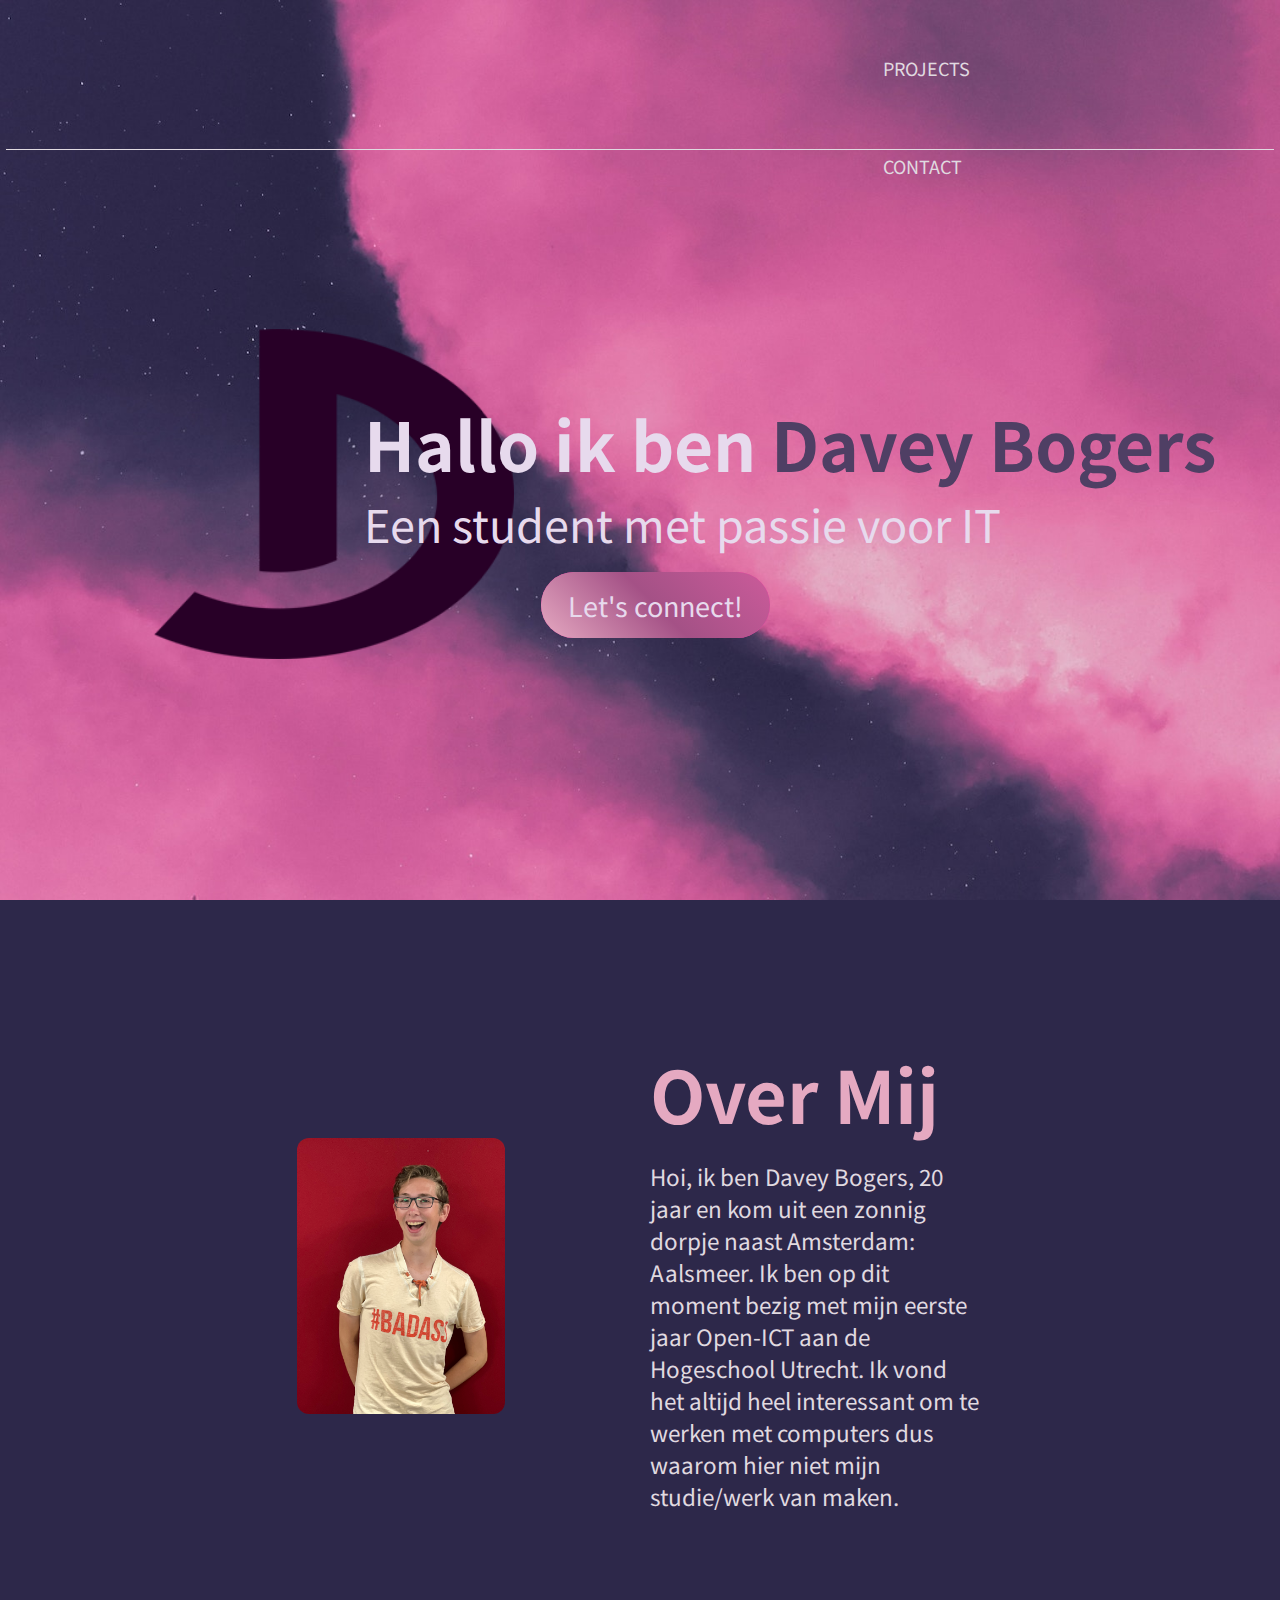
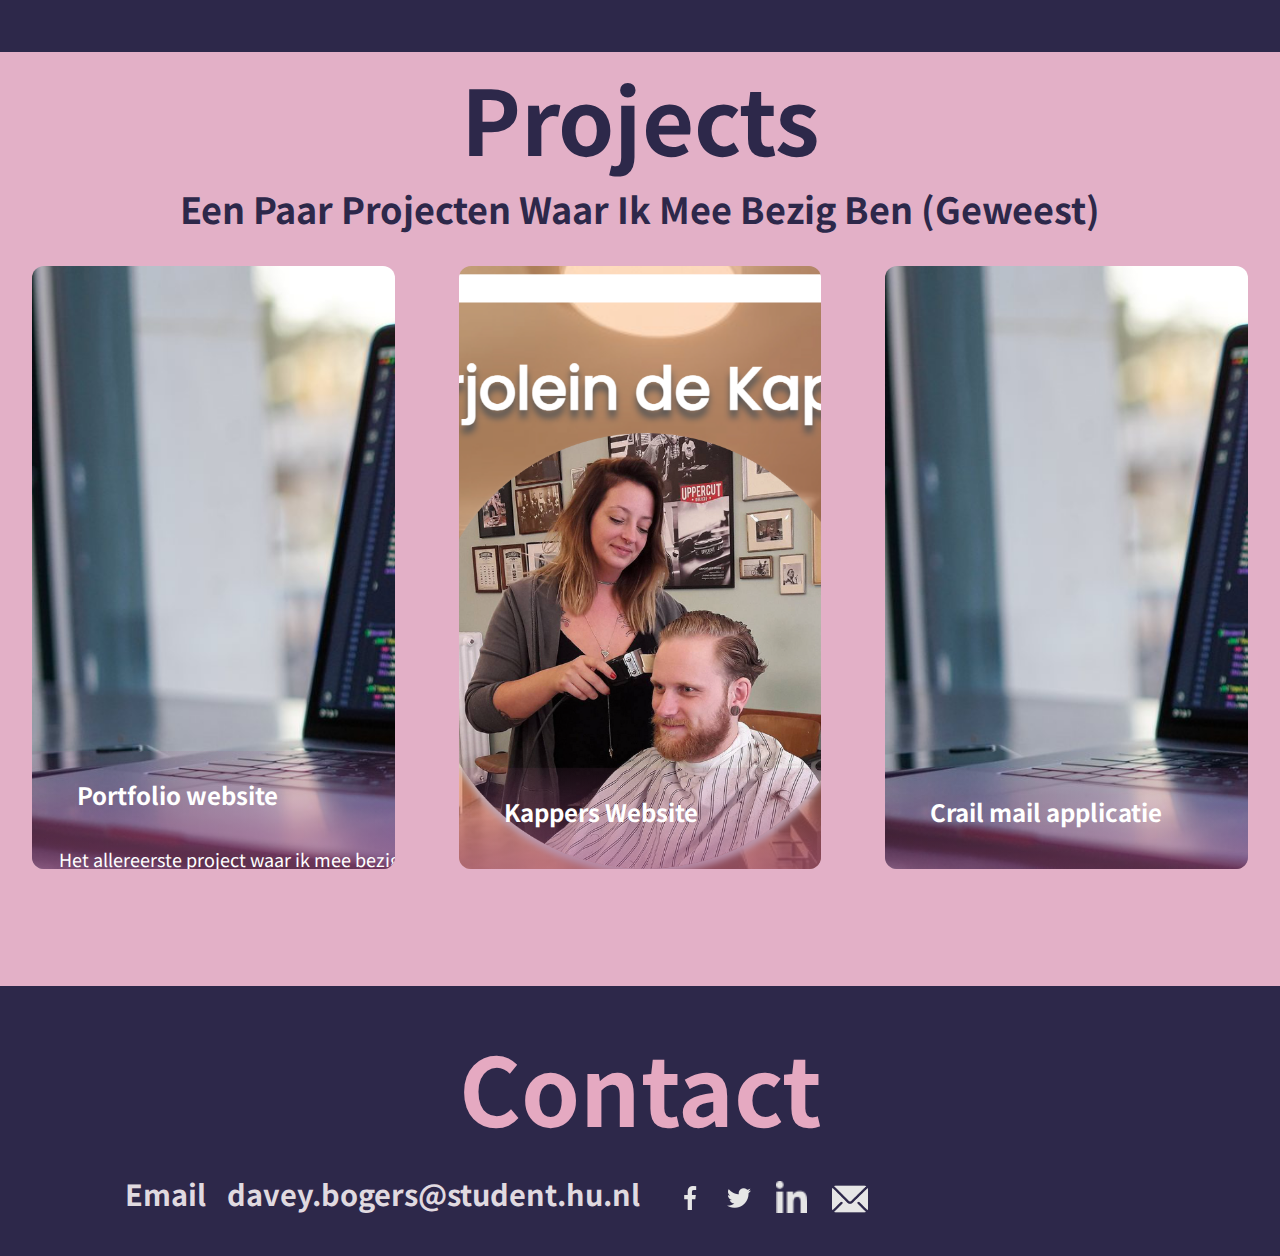
==== index.html @ 87a6fda5 "Push" ====
<!DOCTYPE html>
<html>
<head>
    <meta charset="UTF-8">
    <meta name="viewport" content="width=device-width, initial-scale=1">
    <meta http-equiv="X-UA-Compatible" content="IE=edge">
    <meta name="viewport" content="width=device-width, initial-scale=1.0">
    <link rel="stylesheet" href="style1.css">
    <script src="main.js"></script>
    <link href="https://fonts.googleapis.com/css2?family=Noto+Sans+JP:wght@100;300;400;700&display=swap" rel="stylesheet">
    <title>Davey's Portfolio</title>
</head>

<body>
    <div class="container-1">
        <div class="nav-bar">
            <img src="" class="logo">
            <nav>
                <ul>
                    <li><a href="#About">ABOUT ME</a></li>
                    <li><a href="#Projects">PROJECTS</a></li>
                    <li><a href="#Contact-page">CONTACT</a></li>
                </ul>
            </nav>
        </div>

        <hr class="line">
        <div class="container-2">
        <img src="Logo2.png" class="pf">
        </div>
        <div class="container-3">
            <h2> Hallo ik ben <span>Davey Bogers</span></h2>
            <p>Een student met passie voor IT </p>
            <div class="main-button">
                <a href="https://form.jotform.com/223066836455057" target="_blank" class="bttn-1">Let's connect!</a>
            </div>

        </div>
    </div>

<section class="txt-image", id="About">
    <div class="container-4 ">
        <img src="IMG_2974.jpg" class="Image">
        <div class="about-text">
          <h2>Over mij</h2>
          <p>Hoi, ik ben Davey Bogers, 20 jaar en kom uit een zonnig dorpje naast Amsterdam: Aalsmeer. 
            Ik ben op dit moment bezig met mijn eerste jaar Open-ICT aan de Hogeschool Utrecht. Ik vond het altijd heel interessant om te werken met computers dus waarom hier niet mijn studie/werk van maken.
          </p>
        </div>
    </div>
</section>

<div class="Projects-introduction"  id="Projects">
    <h2> Projects</h2>
    <h5>Een paar projecten waar ik mee bezig ben (geweest)</h5>
</div>

<section class="Projects">
        <div class="Container-projects">
        <div class="Project-cards">
            <div class="Project-cards-content">
            <h2 class="Project-title">
                Portfolio website</h2>
            <p class="Project-summary">
                Het allereerste project waar ik mee bezig ben geweest is de website waarop u zich nu bevindt. 
                Dit was de allereerste keer dat ik met HTML en CSS werkte. Ik heb hier veel van geleerd en ben er trots op dat ik dit heb kunnen maken.
                <a href="https://www.youtube.com/watch?v=OQZNAMjC6Vg"><button class="link">Check it out!</button></a></p>
            </div>
        </div>

        <div class="Project-cards">
            <div class="Project-cards-content">
            <h2 class="Project-title">
                Kappers Website</h2>
            <p class="Project-summary">
                In blok B kregen we de opdracht om een website te maken voor een kapper. Hierbij maakte ik voor het eerst kennis met hoe een opdracht voor een bedrijf in
                elkaar zit. Uiteindelijk heb ik hier veel van geleerd en de fundering gelegd van mijn kennis over frontend.
                <a href="https://github.com/Jan-de-Kapper/JandeKapper"><button class="link">Check it out!</button></a></p>
            </div>
        </div>

        <div class="Project-cards third">
            <div class="Project-cards-content">
            <h2 class="Project-title">
                Crail mail applicatie</h2>
            <p class="Project-summary">
                Voor de laatste 2 blokken van het eerste jaar heb ik met een paar klasgenoten een email applicatie gemaakt gericht op ouderen en mensen met een beperking.
                Hier heb ik veel geleerd over het werken in een team en het maken van een applicatie.
                <a href="https://github.com/crailapp/electron-app"><button class="link">Check it out!</button></a></p>
            </div>
        </div>
    </div>
</section>

<section class="Contact-page" id="Contact-page">
    <div class="container-contact">
        <div class="contact-title">
        <h2>Contact</h2>
        </div>

        <div class="container-left">
            <h3>Email&nbsp;&nbsp;&nbsp;davey.bogers@student.hu.nl</h3>
        </div>

        <div class="container-right">
            <ul class="Socials">
                <li><a href="https://www.facebook.com/davey.bogers/"><img src="1.png"></a></li>
                <li><a href="https://twitter.com/DaveB2003"><img src="2.png"></a></li>
                <li><a href="https://www.linkedin.com/in/davey-bogers-31a353271/"><img src="5.png" class="Linked"></a></li>
                <li><a href="mailto:davey.bogers@student.hu.nl"><img src="eMail.png" class="mail"></a></li>
            </ul>
        </div>
        
    </div>
    </div>
</section>

</body>
</html>
---- style1.css ----
* {
    margin: 0;
    padding: 0;
    font-family: 'Noto Sans JP', sans-serif;
    scroll-behavior: smooth;
}

span {
    color: rgba(79,63,100,255);
}

.Image {
    border-radius: 12px;
}

.container-1 {
    height: 100vh;
    width: 100%;
    background-image: url(pexels-jv-buenconcejo-2719301.jpg);
    background-position: center;
    background-size:cover;
    padding-left: 5%;
    padding-right: 5%;
    box-sizing: border-box;
    position: relative;
}

.logo {
    width: 13vh;
    padding-top: 2vh;
    align-items: center;
    margin-right: 70vh;
    margin-left: -3vh ;
    padding-right: 1vh;
    padding-left: 1vh;
}

.nav-bar {
    width: 100%;
    height: 15vh;
    display: flex;
    align-items: center;
}

nav {
    flex: 0.9;
    padding: 5vh;
}

nav ul li { 
    display: inline-block;
    list-style: none;
    margin: 4vh;
    position: relative;
}

nav ul li a {
    text-decoration: none;
    color: rgba(224,218,224,255);
    position: relative;
    font-size: 2vh;
}

nav ul li a::after {
    content: "";
    width: 0;
    height: 3px;
    position: absolute;
    bottom: -3px;
    left: 50%;
    transform: translateX(-50%); 
    background:rgb(224,218,224,255);
    transition: width 0.3s;
} 

nav ul li a:hover::after {
    width: 80%;
}

hr.line {
    background: rgba(224,218,224,255);
    height: 0.1vh;
    border: none;
    margin-top: 1.5vh;
    margin-left: -5%;
    margin-right: -5%;
    color: #a45186;
}

.about-me{
    padding: 0 10%;
    display: flex;
    align-items: flex-end;
    justify-content: space-between;
    position:relative;
}

.container-2 {
    margin-top: 20vh;
    margin-left: 10vh;
    margin-right: 10vh;
    
}

.pf {
    width: 40vh;
}

.container-3 {
    float: right;
    font-size: 5vh;
    margin-top: -30vh;
    color: rgb(231, 218, 237);
    position: relative;
}

.main-button {
    text-decoration: none;
    position: relative;
    float: right;
    margin-top: 1vh;
}

.bttn-1{
   text-decoration: none;
   padding: 1.5vh 3vh;
   font-size: 3vh;
   margin-left: -75vh;
   position: relative;
   color:  rgb(231, 218, 237);
   border-radius: 40px;
   box-shadow: 0 0 0 0 rgba(143, 64, 248,0.5), 0 0 0 0 rgba(226,114,170,0.5);
   transition: transform 0.3s ease, box-shadow 0.3s ease; 
   background-color: #ff3cac;
   background-image: linear-gradient(
       225deg,
       #cb5b9a 0%,
       #a45186 50%,
       #e5a9c1 100%
   );
}

.bttn-1:hover {
    transform: translate(0, -6px);
    box-shadow: 10px -10px 25px 0 #cb5b9a, -10px 10px 10px 0 rgba(226,114,170,0.5);
    transform: scale(1.5);
}

/*About me section*/
.txt-image {
    width: 100%;
    background-color: rgba(45,40,74,255) ;
    padding: 3% 0px;
    height: 75vh;
    display: flex;
    align-items: center;
}

.container-4 img {
    width: 28%;
    height: auto;
}

.about-text {
    width: 45%;
    font-size: larger;
    margin-left: 10vh;
}

.container-4 {
    width: 100%;
    max-width: 97%;
    margin: 0 30vh;
    display: flex;
    align-items: center;
    justify-content: space-around;
}

.about-text h2 {
    color: #e5a9c1;
    font-size: 8vh;
    text-transform: capitalize;
    margin-bottom: 15px;
}

.about-text p{
    color: rgba(224,218,224,255);
    font-size: 2.5vh;
}

/*Project section*/
.Projects {
    background-color: rgba(227,176,199,255);
    display: grid;
}

.Projects-introduction {
    color: rgba(45,40,74,255);
    text-transform: capitalize;
    font-size: 5vh;
    text-align: center; 
    width: 100%;
    background-color: rgba(227,176,199,255);
}

.Container-projects{
    display: flex;
    justify-content: center;
}

.Container-projects div{
    align-items: center;
    width: 100%;
}

.Projects-introduction h2{
    font-size: 10vh;
}

.Projects-introduction h5{
    font-size: 4vh;
}

/* card lay-out */
.Project-cards {
    line-height: 1.4;
    color: white;
    background-image: url(card.background.jpg);
    background-size: cover;
    padding: 33vh 0 0;
    max-width: 50vh;
    margin-top: 5vh;
    border-radius: 12px;
    overflow: hidden;
    transition: transform 0.5s ease;
    margin: 2rem;
    margin-bottom: 13vh;
}

.Project-cards-content {
    padding: 3vh;
    background:linear-gradient(
        rgb(164, 81, 134, 0.1),
        rgb(164,81,134,0.5) 30%,
        rgb(164,81,134,1)
    );
    transform: translateY(67%);
    transition: transform 0.6s ease;
    max-width: 45vh;
}

.Project-title{
    margin-bottom: 4vh;
    margin-left: 2vh;
}

.Project-summary{
    font-size: 2vh;
}
.Project-cards:hover {
    transform: scale(1.10);
}

.Project-cards:hover .Project-cards-content{
    transform: translateY(0);
    transition: transform 0.6s ease;
}

.Project-cards:nth-child(2){
    background-image:  url(Beep.png);
    background-position: center;
}

.Project-cards:nth-child(3){
    background-image: url(card.background.jpg);
}

/*Button cards*/
.link{
    padding: 6px;
    border: none;
    color:  rgb(231, 218, 237);
    border-radius: 20px;
    box-shadow: 0 0 0 0 rgba(143, 64, 248,0.5), 0 0 0 0 rgba(226,114,170,0.5);
    transition: transform 0.3s ease, box-shadow 0.3s ease; 
    background-color: #ff3cac;
    background-image:linear-gradient(
        225deg,
        rgb(164, 81, 134, 0.1),
        rgb(164,81,134,0.5) 30%,
        rgb(164,81,134,1)
    );
    margin-left: 5px;
 }

 .link:hover {
    transform: translate(0, -6px);
    box-shadow: 3px -3px 10px 0 #cb5b9a, -3px 3px 2px 0 rgba(226,114,170,0.5);
    transform: scale(1.1);
    cursor: pointer;
}

.all-button{
    background-color:rgba(227,176,199,255);
}
.all-projects{
    text-align: center;
    margin-left: 47.5%;
    

}


/*Contact gedeelte*/
.Contact-page{
    width: 100%;
    background-color: rgba(45,40,74,255) ;
    padding: 3.5vh 0px;
    display: grid;
}

.contact-title{
    color: #e5a9c1;
    font-size: 7vh;
    text-transform: capitalize;
    margin-bottom: 2vh;
    text-align: center;
}

.container-left {
    width: 50%;
    font-size: 2.75vh;
    float: left;
    text-align: right;
    color: rgba(224,218,224,255);
}

.container-right {
    width: 47%;
    float: right;
    color: rgba(224,218,224,255);
    font-size: 2.75vh;
}

.container-right ul.Socials{
    position: relative;
    display: flex;
}

.container-right ul.Socials li{
    margin-right: 2.75vh;
    list-style: none;
    margin-top: 1vh;
    color: #a45186;
}

.container-right ul.Socials li a{
    filter: invert(0.9);
}

.mail{
    max-width: 4vh;
}

.Linked{
    width: 3.5vh;
    height: 3.5vh;
}

.download {
   text-decoration: none;
   padding: 15px 15px;
   font-size: 200px;
   position: relative;
   color:  rgb(231, 218, 237);
   border-radius: 30px;
   box-shadow: 0 0 0 0 rgba(143, 64, 248,0.5), 0 0 0 0 rgba(226,114,170,0.5);
   transition: transform 0.3s ease, box-shadow 0.3s ease; 
   background-color: rgba(45,40,74,255);
}

.reveal{
    position: relative;
    transform: translateY(150px);
    opacity: 0;
}

.reveal.active {
    transform: translateY(150px);
    opacity: 0;
}







/*Project section*/
/*
.Projects {
    background-color: rgba(227,176,199,255);
    display: grid;
}

.Projects-introduction {
    color: rgba(45,40,74,255);
    text-transform: capitalize;
    font-size: 50px;
    text-align: center; 
    width: 100%;
    background-color: rgba(227,176,199,255);
}

.Container-projects{
    display: flex;
    justify-content: center;
}

.Container-projects div{
    align-items: center;
    width: 100%;
}

.Projects-introduction h5{
    font-size: 30px;
}

/* card lay-out */
/*
.Project-cards {
    line-height: 1.4;
    color: white;
    background-image: url(card.background.jpg);
    background-size: cover;
    padding: 15rem 0 0;
    max-width: 24ch;
    margin-top: 50px;
    border-radius: 12px;
    overflow: hidden;
    transition: transform 0.5s ease;
    margin: 2rem;
    margin-bottom: 80px;
}

.Project-cards-content {
    padding: 1.5em;
    background:linear-gradient(
        rgb(164, 81, 134, 0.1),
        rgb(164,81,134,0.5) 30%,
        rgb(164,81,134,1)
    );
    transform: translateY(67%);
    transition: transform 0.6s ease;
    max-width: 21ch;
}

.Project-title{
    margin-bottom: 35px;
    margin-left: 15px;
}

.Project-cards:hover {
    transform: scale(1.10);
}

.Project-cards:hover .Project-cards-content{
    transform: translateY(0);
    transition: transform 0.6s ease;
}

.Project-cards:nth-child(3){
    background-image:  url(pexels-jv-buenconcejo-2719301.jpg);
}

.Project-cards:nth-child(2){
    background-image: url(card.background.jpg);
}


.link{
    padding: 6px;
    border: none;
    color:  rgb(231, 218, 237);
    border-radius: 20px;
    box-shadow: 0 0 0 0 rgba(143, 64, 248,0.5), 0 0 0 0 rgba(226,114,170,0.5);
    transition: transform 0.3s ease, box-shadow 0.3s ease; 
    background-color: #ff3cac;
    background-image:linear-gradient(
        225deg,
        rgb(164, 81, 134, 0.1),
        rgb(164,81,134,0.5) 30%,
        rgb(164,81,134,1)
    );
    margin-left: 5px;
 }

 .link:hover {
    transform: translate(0, -6px);
    box-shadow: 3px -3px 10px 0 #cb5b9a, -3px 3px 2px 0 rgba(226,114,170,0.5);
    transform: scale(1.1);
    cursor: pointer;
}

*/


.container-1-ext{
    height: 100vh;
    width: 100%;
    background-image: url(pexels-jv-buenconcejo-2719301.jpg);
    background-position: center;
    background-size:cover;
    padding-left: 5%;
    padding-right: 5%;
    box-sizing: border-box;
    position: relative;
}

.container-all{
    background-color: #e5a9c1;
}

.container-all{
    width: 100%;
}
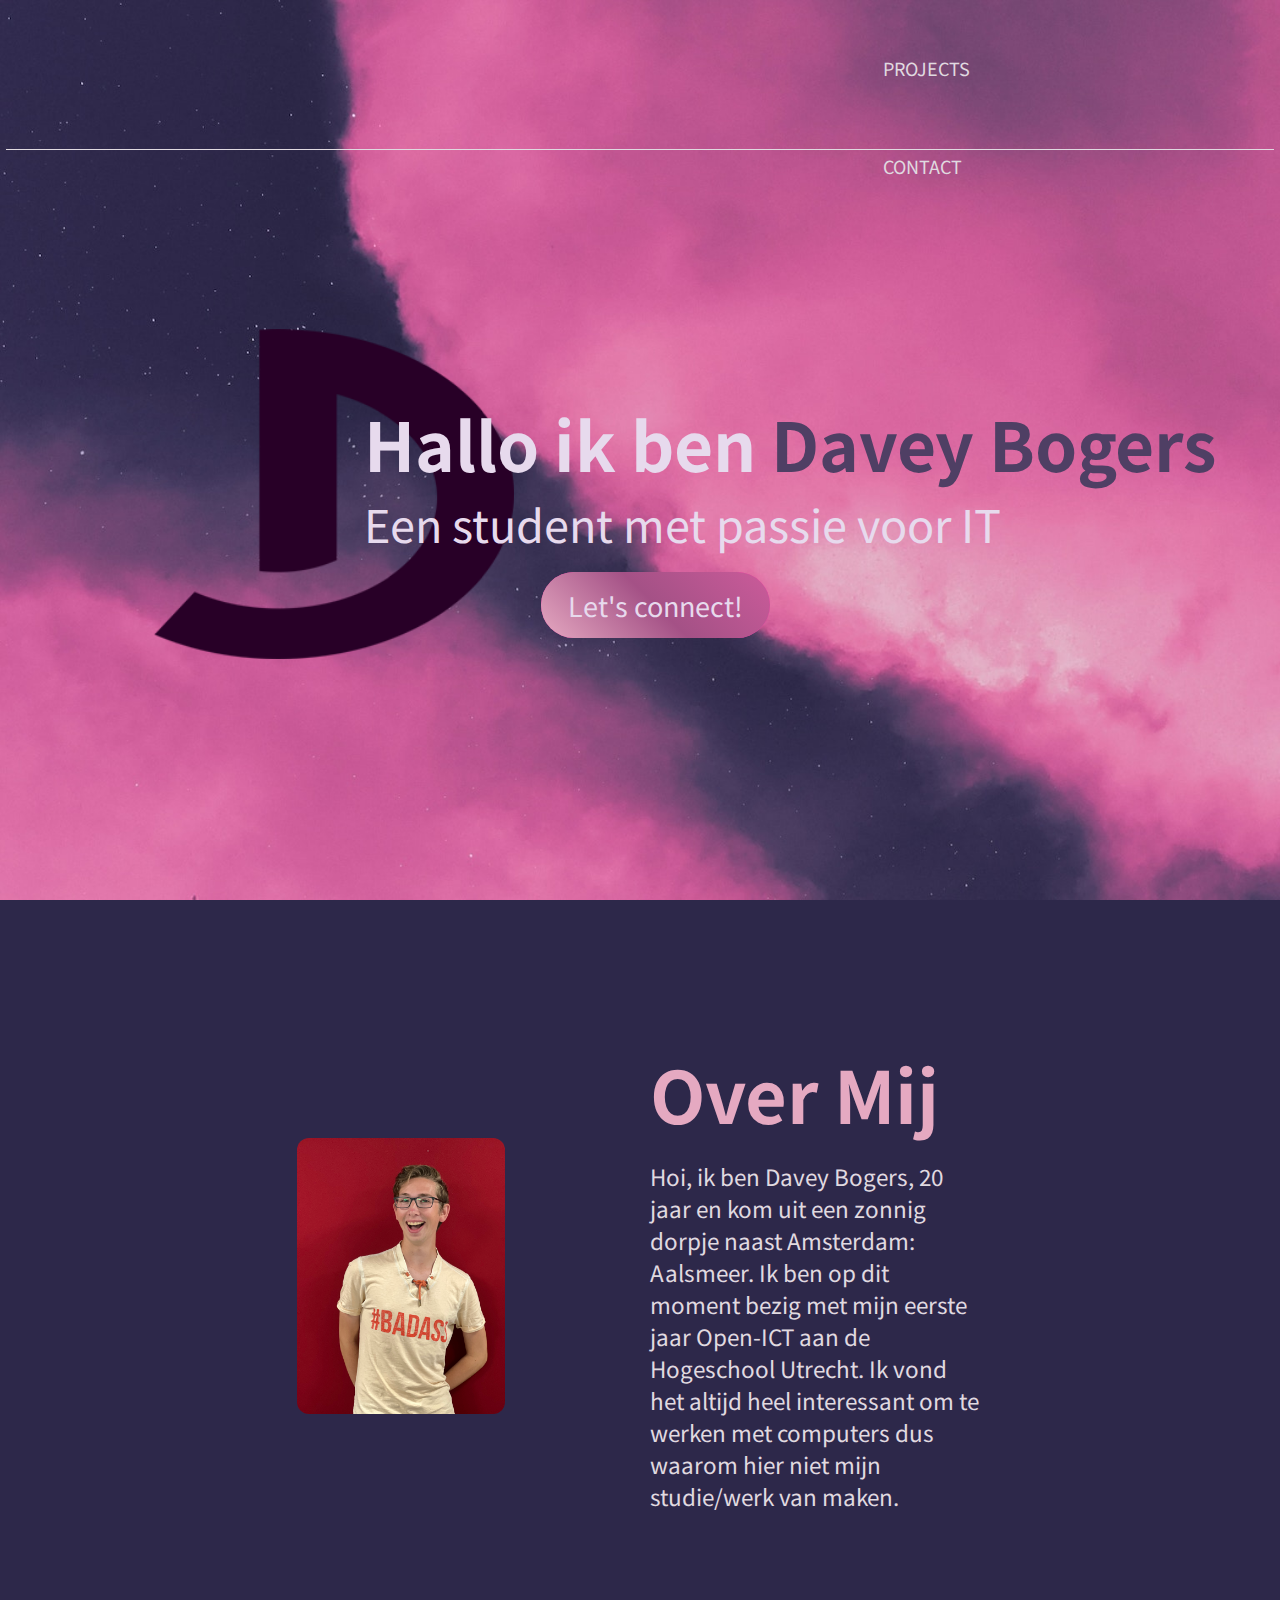
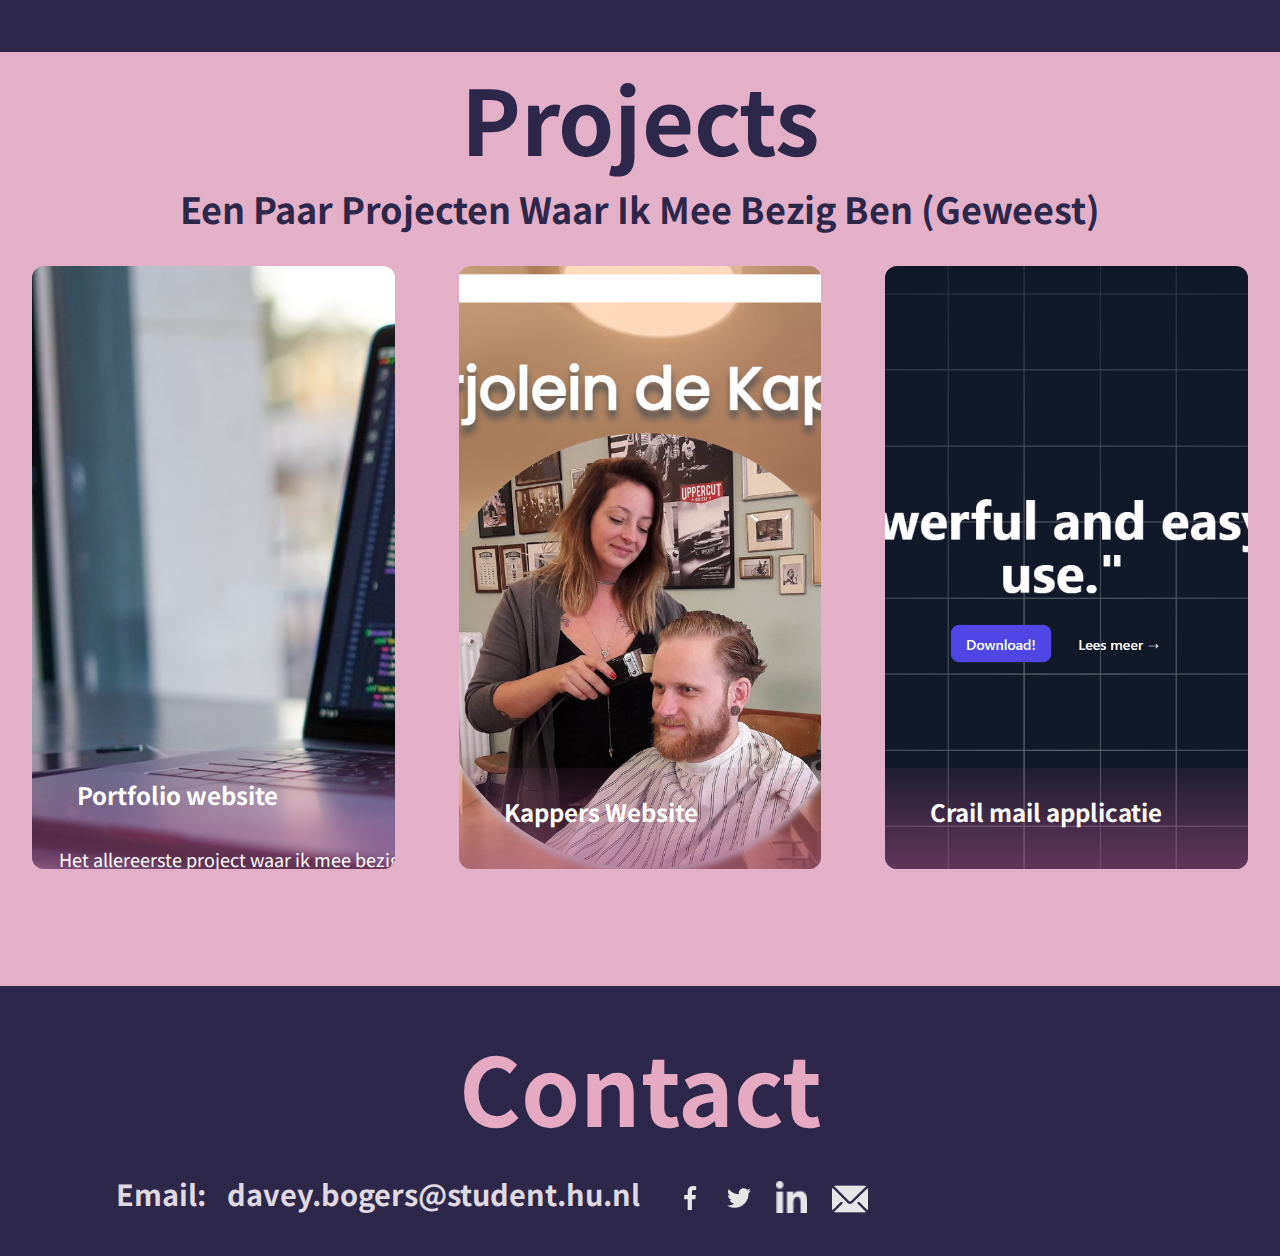
==== commit bef91a76: "Roekoe" ====
--- a/index.html
+++ b/index.html
@@ -13,7 +13,7 @@
 
 <body>
     <div class="container-1">
-        <div class="nav-bar">
+        <div class="nav-bar ">
             <img src="" class="logo">
             <nav>
                 <ul>
@@ -99,7 +99,7 @@
         </div>
 
         <div class="container-left">
-            <h3>Email&nbsp;&nbsp;&nbsp;davey.bogers@student.hu.nl</h3>
+            <h3>Email:&nbsp;&nbsp;&nbsp;davey.bogers@student.hu.nl</h3>
         </div>
 
         <div class="container-right">
--- a/style1.css
+++ b/style1.css
@@ -272,7 +272,8 @@
 }
 
 .Project-cards:nth-child(3){
-    background-image: url(card.background.jpg);
+    background-image: url(CrailFoto.png);
+    background-position: center;
 }
 
 /*Button cards*/
